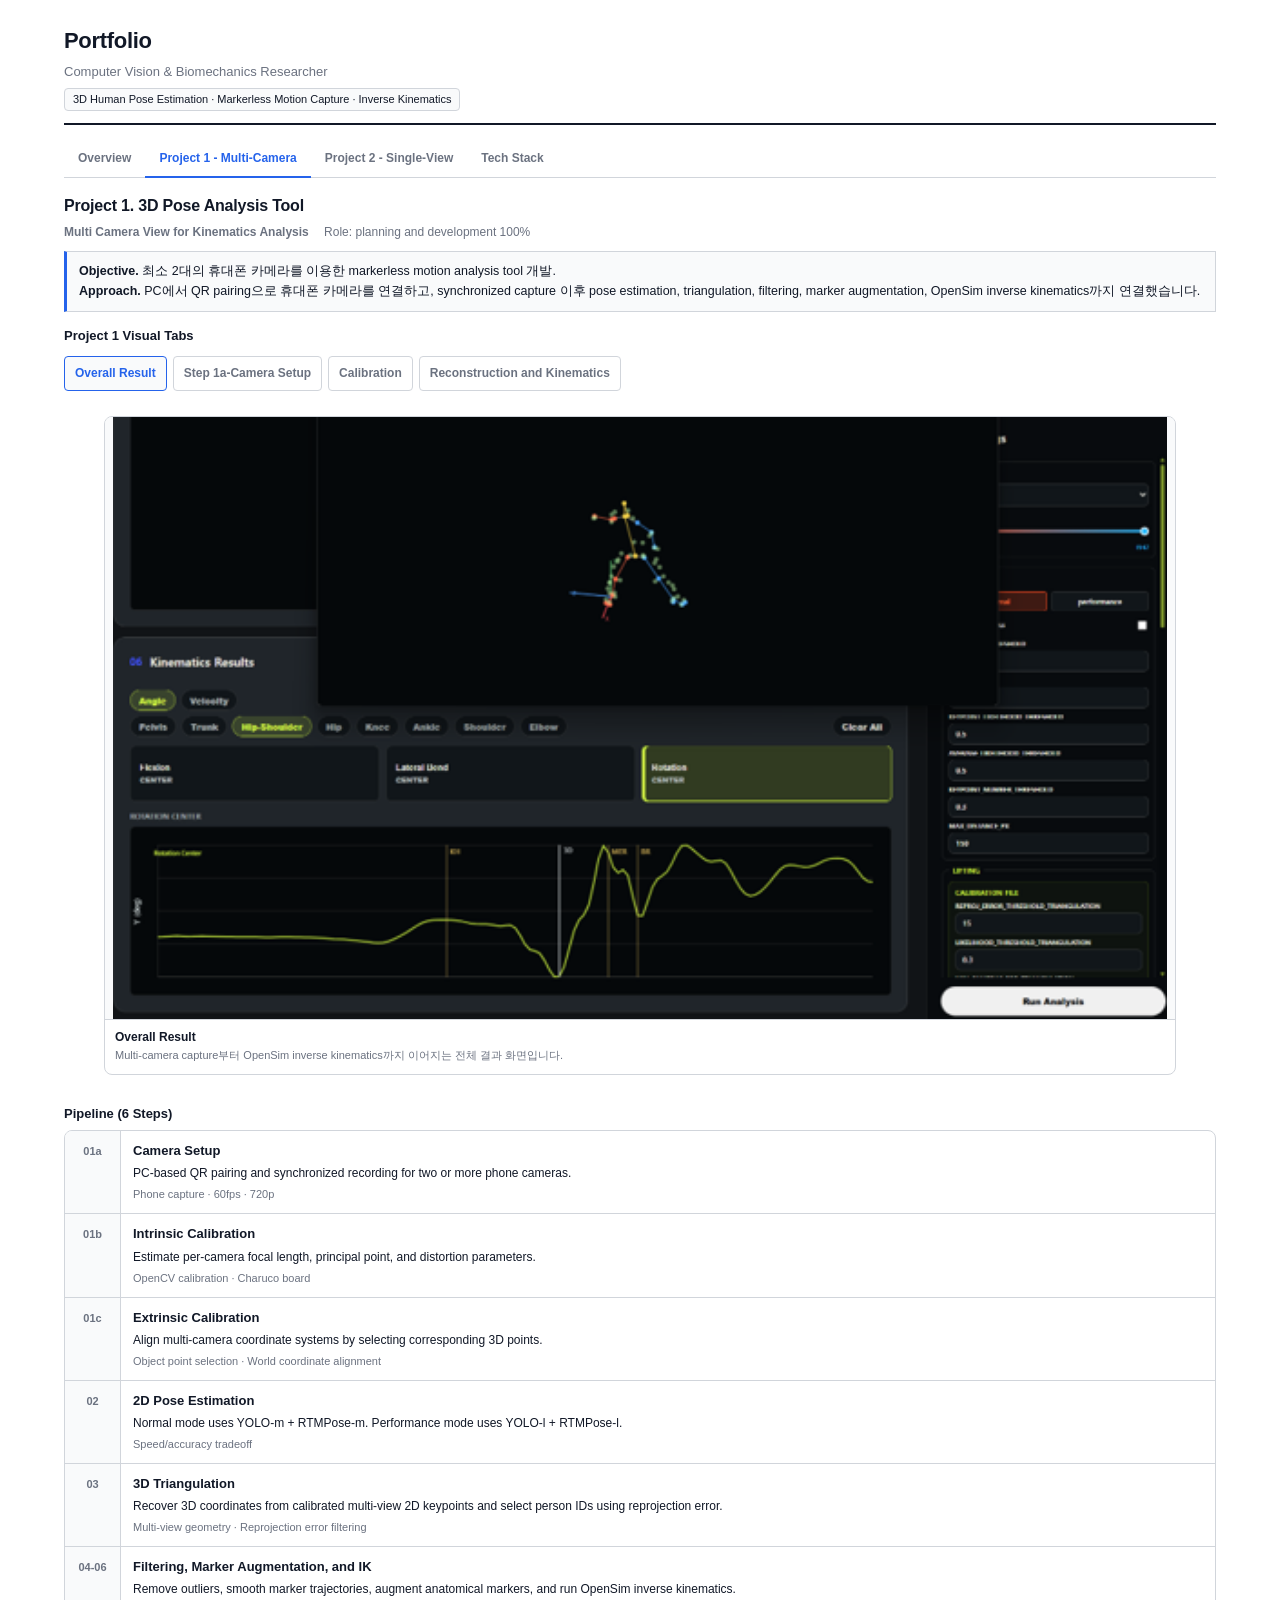
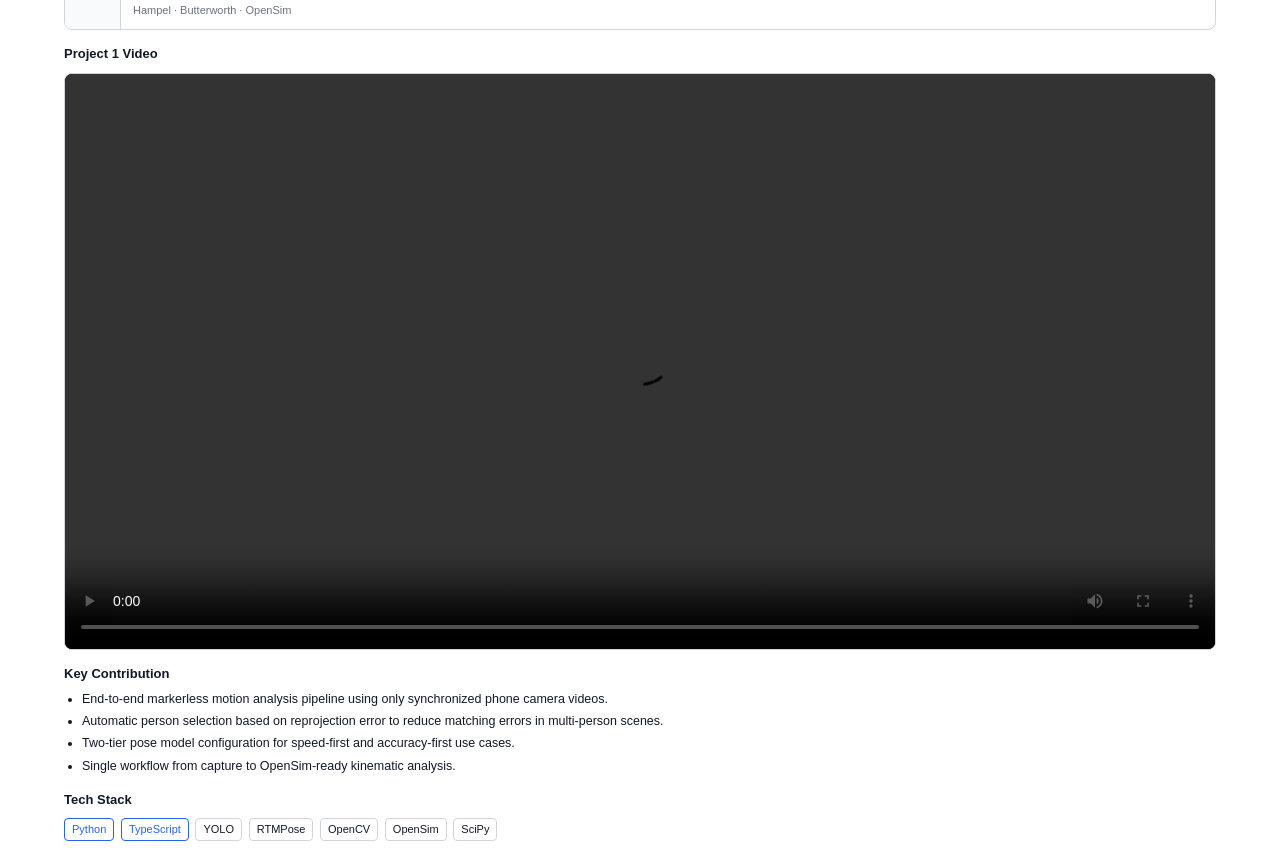
==== pages/project-multicamera.html @ a9f8334e "commit" ====
<!DOCTYPE html>
<html lang="ko">
<head>
<meta charset="UTF-8">
<meta name="viewport" content="width=device-width, initial-scale=1">
<title>Project 1 - Multi-Camera</title>
<meta http-equiv="Content-Security-Policy" content="default-src 'self'; script-src 'self'; style-src 'self'; img-src 'self' data:; media-src 'self'; connect-src 'none'; base-uri 'none'; form-action 'none'">
<link rel="stylesheet" href="../assets/css/portfolio.css">
<script src="../assets/vendor/chart.umd.js" defer></script>
<script src="../assets/vendor/chartjs-adapter-date-fns.bundle.min.js" defer></script>
<script src="../assets/js/portfolio.js" defer></script>
</head>
<body>
<header class="header">
  <h1>Portfolio</h1>
  <div class="sub">Computer Vision &amp; Biomechanics Researcher</div>
  <span class="role">3D Human Pose Estimation &middot; Markerless Motion Capture &middot; Inverse Kinematics</span>
</header>

<nav class="tabs" aria-label="Portfolio sections">
  <a class="tab-label" href="../index.html">Overview</a>
  <a class="tab-label" href="../pages/project-multicamera.html" aria-current="page">Project 1 - Multi-Camera</a>
  <a class="tab-label" href="../pages/project-singleview.html">Project 2 - Single-View</a>
  <a class="tab-label" href="../pages/tech-stack.html">Tech Stack</a>
</nav>

<main class="panels">
<div id="project-multicamera" class="tab-content active">
  <h2>Project 1. 3D Pose Analysis Tool</h2>
  <div class="project-meta">
    <span><b>Multi Camera View for Kinematics Analysis</b></span>
    <span>Role: planning and development 100%</span>
  </div>

  <div class="summary-box">
    <b>Objective.</b> 최소 2대의 휴대폰 카메라를 이용한 markerless motion analysis tool 개발.<br>
    <b>Approach.</b> PC에서 QR pairing으로 휴대폰 카메라를 연결하고, synchronized capture 이후 pose estimation, triangulation, filtering, marker augmentation, OpenSim inverse kinematics까지 연결했습니다.
  </div>

  <h3>Project 1 Visual Tabs</h3>
  <input class="visual-tab-input" type="radio" name="project1-visual-tab" id="project1-tab-overall" checked>
  <input class="visual-tab-input" type="radio" name="project1-visual-tab" id="project1-tab-camera">
  <input class="visual-tab-input" type="radio" name="project1-visual-tab" id="project1-tab-calibration">
  <input class="visual-tab-input" type="radio" name="project1-visual-tab" id="project1-tab-reconstruction">

  <div class="visual-tabs" role="tablist" aria-label="Project 1 image sections">
    <label class="visual-tab-label" for="project1-tab-overall">Overall Result</label>
    <label class="visual-tab-label" for="project1-tab-camera">Step 1a-Camera Setup</label>
    <label class="visual-tab-label" for="project1-tab-calibration">Calibration</label>
    <label class="visual-tab-label" for="project1-tab-reconstruction">Reconstruction and Kinematics</label>
  </div>

  <div class="visual-tab-panels">
    <section class="visual-tab-panel" id="project1-panel-overall">
      <div class="figure-grid landscape single">
        <figure class="figure-card wide">
          <img class="figure-media" src="../images/project1_overallResults.png" alt="Project 1 full pipeline result overview">
          <figcaption class="figure-caption">
            <strong>Overall Result</strong>
            <span>Multi-camera capture부터 OpenSim inverse kinematics까지 이어지는 전체 결과 화면입니다.</span>
          </figcaption>
        </figure>
      </div>
    </section>

    <section class="visual-tab-panel" id="project1-panel-camera">
      <div class="figure-grid landscape single">
        <figure class="figure-card wide">
          <img class="figure-media" src="../images/project1_cameraSetup.png" alt="Phone camera setup and synchronized capture interface">
          <figcaption class="figure-caption">
            <strong>Step 1a - Camera Setup</strong>
            <span>QR pairing, PC-triggered recording, multi-camera capture, 60fps and 720p capture workflow.</span>
          </figcaption>
        </figure>
      </div>
    </section>

    <section class="visual-tab-panel" id="project1-panel-calibration">
      <div class="figure-grid landscape">
        <figure class="figure-card">
          <img class="figure-media" src="../images/project1_calibrationIntrinsicSetting.png" alt="Intrinsic calibration setting screen">
          <figcaption class="figure-caption">
            <strong>Intrinsic Setting</strong>
            <span>Charuco board configuration and per-camera intrinsic calibration setup.</span>
          </figcaption>
        </figure>
        <figure class="figure-card">
          <img class="figure-media" src="../images/project1_calibrationIntrinsicResults.png" alt="Intrinsic calibration reprojection error result">
          <figcaption class="figure-caption">
            <strong>Intrinsic Results</strong>
            <span>Focal length, principal point, distortion, and reprojection error review.</span>
          </figcaption>
        </figure>
        <figure class="figure-card">
          <img class="figure-media" src="../images/project1_calibrationExtrinsicSetting.png" alt="Extrinsic calibration point selection setting">
          <figcaption class="figure-caption">
            <strong>Extrinsic Setting</strong>
            <span>Corresponding 3D point selection UI for multi-camera coordinate alignment.</span>
          </figcaption>
        </figure>
        <figure class="figure-card">
          <img class="figure-media" src="../images/project1_calibrationExtrinsicResults.png" alt="Extrinsic calibration reprojection error result">
          <figcaption class="figure-caption">
            <strong>Extrinsic Results</strong>
            <span>Relative camera pose and world-coordinate alignment validation.</span>
          </figcaption>
        </figure>
      </div>
    </section>

    <section class="visual-tab-panel" id="project1-panel-reconstruction">
      <div class="figure-grid compact">
        <figure class="figure-card tall">
          <img class="figure-media" src="../images/project1_poseEstimationResults.png" alt="2D pose estimation result">
          <figcaption class="figure-caption">
            <strong>2D Pose Estimation</strong>
            <span>YOLO + RTMPose two-tier detection.</span>
          </figcaption>
        </figure>
        <figure class="figure-card tall">
          <img class="figure-media" src="../images/project1_triangulationResults.png" alt="3D triangulation result">
          <figcaption class="figure-caption">
            <strong>3D Triangulation</strong>
            <span>3D reconstruction with reprojection error checks.</span>
          </figcaption>
        </figure>
        <figure class="figure-card tall">
          <img class="figure-media" src="../images/project1_markerAugmentationResults.png" alt="Marker augmentation result">
          <figcaption class="figure-caption">
            <strong>Marker Augmentation</strong>
            <span>Filtering and anatomical marker augmentation.</span>
          </figcaption>
        </figure>
        <figure class="figure-card tall">
          <img class="figure-media" src="../images/project1_kinematicResults.png" alt="OpenSim inverse kinematics result">
          <figcaption class="figure-caption">
            <strong>Kinematic Results</strong>
            <span>Joint kinematics from OpenSim inverse kinematics.</span>
          </figcaption>
        </figure>
      </div>
    </section>
  </div>

  <h3>Pipeline (6 Steps)</h3>
  <div class="pipeline">
    <div class="step"><div class="num">01a</div><div class="body">
      <div class="title">Camera Setup</div>
      <div class="detail">PC-based QR pairing and synchronized recording for two or more phone cameras.</div>
      <div class="tech">Phone capture &middot; 60fps &middot; 720p</div>
    </div></div>
    <div class="step"><div class="num">01b</div><div class="body">
      <div class="title">Intrinsic Calibration</div>
      <div class="detail">Estimate per-camera focal length, principal point, and distortion parameters.</div>
      <div class="tech">OpenCV calibration &middot; Charuco board</div>
    </div></div>
    <div class="step"><div class="num">01c</div><div class="body">
      <div class="title">Extrinsic Calibration</div>
      <div class="detail">Align multi-camera coordinate systems by selecting corresponding 3D points.</div>
      <div class="tech">Object point selection &middot; World coordinate alignment</div>
    </div></div>
    <div class="step"><div class="num">02</div><div class="body">
      <div class="title">2D Pose Estimation</div>
      <div class="detail">Normal mode uses YOLO-m + RTMPose-m. Performance mode uses YOLO-l + RTMPose-l.</div>
      <div class="tech">Speed/accuracy tradeoff</div>
    </div></div>
    <div class="step"><div class="num">03</div><div class="body">
      <div class="title">3D Triangulation</div>
      <div class="detail">Recover 3D coordinates from calibrated multi-view 2D keypoints and select person IDs using reprojection error.</div>
      <div class="tech">Multi-view geometry &middot; Reprojection error filtering</div>
    </div></div>
    <div class="step"><div class="num">04-06</div><div class="body">
      <div class="title">Filtering, Marker Augmentation, and IK</div>
      <div class="detail">Remove outliers, smooth marker trajectories, augment anatomical markers, and run OpenSim inverse kinematics.</div>
      <div class="tech">Hampel &middot; Butterworth &middot; OpenSim</div>
    </div></div>
  </div>

  <h3>Project 1 Video</h3>
  <video class="video-frame" controls preload="metadata">
    <source src="../images/project1_video.mp4" type="video/mp4">
    Your browser does not support this video format.
  </video>

  <h3>Key Contribution</h3>
  <ul>
    <li>End-to-end markerless motion analysis pipeline using only synchronized phone camera videos.</li>
    <li>Automatic person selection based on reprojection error to reduce matching errors in multi-person scenes.</li>
    <li>Two-tier pose model configuration for speed-first and accuracy-first use cases.</li>
    <li>Single workflow from capture to OpenSim-ready kinematic analysis.</li>
  </ul>

  <h3>Tech Stack</h3>
  <div>
    <span class="badge primary">Python</span>
    <span class="badge primary">TypeScript</span>
    <span class="badge">YOLO</span>
    <span class="badge">RTMPose</span>
    <span class="badge">OpenCV</span>
    <span class="badge">OpenSim</span>
    <span class="badge">SciPy</span>
  </div>
</div>
</main>
</body>
</html>
---- assets/css/portfolio.css ----
:root {
  --wrks-viz-font-family: Pretendard, -apple-system, BlinkMacSystemFont, "Segoe UI", sans-serif;
  --wrks-viz-primary: #2563eb;
  --wrks-viz-bg: #ffffff;
  --wrks-viz-fg: #111827;
  --wrks-viz-muted: #6b7280;
  --wrks-viz-border: #d1d5db;
  --wrks-viz-soft: #f9fafb;
  --wrks-viz-radius: 8px;
  --wrks-viz-figure-height: 360px;
}
* { box-sizing: border-box; }
body {
  margin: 0;
  padding: 24px clamp(20px, 5vw, 64px);
  font-family: var(--wrks-viz-font-family);
  color: var(--wrks-viz-fg);
  background: var(--wrks-viz-bg);
  font-size: 13px;
  line-height: 1.55;
}
body > header,
body > nav,
body > main {
  width: min(100%, 1180px);
  margin-left: auto;
  margin-right: auto;
}
a {
  color: inherit;
}
.header {
  border-bottom: 2px solid var(--wrks-viz-fg);
  padding-bottom: 12px;
  margin-bottom: 16px;
}
.header h1 {
  margin: 0 0 4px 0;
  font-size: 22px;
  font-weight: 700;
  letter-spacing: -0.3px;
}
.header .sub {
  font-size: 13px;
  color: var(--wrks-viz-muted);
}
.header .role {
  display: inline-block;
  margin-top: 6px;
  padding: 2px 8px;
  border: 1px solid var(--wrks-viz-border);
  border-radius: 4px;
  font-size: 11px;
  color: var(--wrks-viz-fg);
  background: var(--wrks-viz-soft);
}
.tabs {
  display: flex;
  gap: 0;
  border-bottom: 1px solid var(--wrks-viz-border);
  margin-bottom: 16px;
}
.tab-label {
  padding: 8px 14px;
  font-size: 12px;
  font-weight: 600;
  color: var(--wrks-viz-muted);
  cursor: pointer;
  border-bottom: 2px solid transparent;
  margin-bottom: -1px;
  user-select: none;
}
.tab-label { text-decoration: none; }
.tab-label[aria-current="page"] {
  color: var(--wrks-viz-primary);
  border-bottom-color: var(--wrks-viz-primary);
}
.tab-content { display: block; }

h2 {
  font-size: 16px;
  font-weight: 700;
  margin: 0 0 4px 0;
  letter-spacing: -0.2px;
}
h3 {
  font-size: 13px;
  font-weight: 600;
  margin: 14px 0 6px 0;
  color: var(--wrks-viz-fg);
}
.project-meta {
  font-size: 12px;
  color: var(--wrks-viz-muted);
  margin-bottom: 10px;
}
.project-meta span { margin-right: 12px; }
.summary-box {
  border: 1px solid var(--wrks-viz-border);
  border-left: 3px solid var(--wrks-viz-primary);
  background: var(--wrks-viz-soft);
  padding: 10px 12px;
  margin-bottom: 14px;
  font-size: 12.5px;
}
.grid-2 {
  display: grid;
  grid-template-columns: 1fr 1fr;
  gap: 12px;
}
.grid-3 {
  display: grid;
  grid-template-columns: repeat(3, 1fr);
  gap: 8px;
}
.project-preview-grid,
.figure-grid {
  display: grid;
  grid-template-columns: repeat(4, minmax(0, 1fr));
  gap: 12px;
  margin: 10px 0 16px;
}
.image-group-grid {
  display: grid;
  grid-template-columns: repeat(2, minmax(0, 1fr));
  gap: 12px;
  margin: 10px 0 16px;
}
.image-group-card {
  border: 1px solid var(--wrks-viz-border);
  border-radius: var(--wrks-viz-radius);
  background: var(--wrks-viz-bg);
  overflow: hidden;
  text-decoration: none;
}
.image-group-card:hover {
  border-color: var(--wrks-viz-primary);
}
.image-group-head {
  padding: 9px 10px;
  border-bottom: 1px solid var(--wrks-viz-border);
  background: var(--wrks-viz-soft);
}
.image-group-head strong {
  display: block;
  font-size: 12px;
}
.image-group-head span {
  display: block;
  margin-top: 2px;
  color: var(--wrks-viz-muted);
  font-size: 11px;
}
.image-strip {
  display: grid;
  grid-template-columns: repeat(3, minmax(0, 1fr));
  gap: 1px;
  background: var(--wrks-viz-border);
}
.image-strip img {
  width: 100%;
  aspect-ratio: 4 / 3;
  display: block;
  object-fit: cover;
  background: var(--wrks-viz-soft);
}
.image-strip.single {
  grid-template-columns: 1fr;
}
.image-strip.single img {
  aspect-ratio: 16 / 9;
  object-fit: contain;
}
.image-group-foot {
  padding: 8px 10px 10px;
  color: var(--wrks-viz-muted);
  font-size: 11px;
  line-height: 1.45;
}
.visual-tab-input {
  position: absolute;
  opacity: 0;
  pointer-events: none;
}
.visual-tabs {
  display: flex;
  flex-wrap: wrap;
  gap: 6px;
  margin: 10px 0 12px;
}
.visual-tab-label {
  padding: 7px 10px;
  border: 1px solid var(--wrks-viz-border);
  border-radius: 4px;
  color: var(--wrks-viz-muted);
  background: var(--wrks-viz-bg);
  cursor: pointer;
  font-size: 12px;
  font-weight: 600;
  user-select: none;
}
.visual-tab-panel {
  display: none;
}
#project1-tab-overall:checked ~ .visual-tabs label[for="project1-tab-overall"],
#project1-tab-camera:checked ~ .visual-tabs label[for="project1-tab-camera"],
#project1-tab-calibration:checked ~ .visual-tabs label[for="project1-tab-calibration"],
#project1-tab-reconstruction:checked ~ .visual-tabs label[for="project1-tab-reconstruction"],
#project2-tab-finetune:checked ~ .visual-tabs label[for="project2-tab-finetune"],
#project2-tab-reconstruction:checked ~ .visual-tabs label[for="project2-tab-reconstruction"],
#project2-tab-future:checked ~ .visual-tabs label[for="project2-tab-future"] {
  color: var(--wrks-viz-primary);
  border-color: var(--wrks-viz-primary);
  background: var(--wrks-viz-soft);
}
#project1-tab-overall:checked ~ .visual-tab-panels #project1-panel-overall,
#project1-tab-camera:checked ~ .visual-tab-panels #project1-panel-camera,
#project1-tab-calibration:checked ~ .visual-tab-panels #project1-panel-calibration,
#project1-tab-reconstruction:checked ~ .visual-tab-panels #project1-panel-reconstruction,
#project2-tab-finetune:checked ~ .visual-tab-panels #project2-panel-finetune,
#project2-tab-reconstruction:checked ~ .visual-tab-panels #project2-panel-reconstruction,
#project2-tab-future:checked ~ .visual-tab-panels #project2-panel-future {
  display: block;
}
.video-frame {
  width: 100%;
  display: block;
  margin-top: 8px;
  border: 1px solid var(--wrks-viz-border);
  border-radius: var(--wrks-viz-radius);
  background: #000;
}
.figure-grid.compact {
  grid-template-columns: repeat(4, minmax(0, 1fr));
}
.figure-grid.landscape {
  grid-template-columns: repeat(2, minmax(0, 1fr));
}
.figure-grid.landscape.single {
  grid-template-columns: 1fr;
}
.figure-grid.landscape .figure-media {
  height: auto;
  aspect-ratio: 16 / 9;
}
.project-preview,
.figure-card {
  border: 1px solid var(--wrks-viz-border);
  border-radius: var(--wrks-viz-radius);
  overflow: hidden;
  background: var(--wrks-viz-bg);
}
.project-preview {
  text-decoration: none;
}
.project-preview:hover,
.figure-card:hover {
  border-color: var(--wrks-viz-primary);
}
.figure-card.wide,
.project-preview.wide {
  grid-column: auto;
}
.figure-card.tall .figure-media {
  height: var(--wrks-viz-figure-height);
  aspect-ratio: auto;
}
.figure-media {
  width: 100%;
  height: var(--wrks-viz-figure-height);
  aspect-ratio: auto;
  display: block;
  background: var(--wrks-viz-soft);
  object-fit: contain;
}
.figure-caption {
  padding: 8px 10px 10px;
  border-top: 1px solid var(--wrks-viz-border);
}
.figure-caption strong {
  display: block;
  font-size: 12px;
  margin-bottom: 2px;
}
.figure-caption span {
  display: block;
  color: var(--wrks-viz-muted);
  font-size: 11px;
  line-height: 1.45;
}
.metric {
  border: 1px solid var(--wrks-viz-border);
  border-radius: var(--wrks-viz-radius);
  padding: 10px 12px;
}
.metric .label {
  font-size: 11px;
  color: var(--wrks-viz-muted);
  text-transform: uppercase;
  letter-spacing: 0.4px;
}
.metric .value {
  font-size: 22px;
  font-weight: 700;
  margin-top: 2px;
}
.metric .desc {
  font-size: 11px;
  color: var(--wrks-viz-muted);
  margin-top: 2px;
}
.pipeline {
  display: grid;
  grid-template-columns: 56px 1fr;
  gap: 0;
  border: 1px solid var(--wrks-viz-border);
  border-radius: var(--wrks-viz-radius);
  overflow: hidden;
}
.step {
  display: contents;
}
.step .num {
  background: var(--wrks-viz-soft);
  border-right: 1px solid var(--wrks-viz-border);
  border-bottom: 1px solid var(--wrks-viz-border);
  padding: 12px 8px;
  font-size: 11px;
  color: var(--wrks-viz-muted);
  font-weight: 600;
  text-align: center;
}
.step .body {
  border-bottom: 1px solid var(--wrks-viz-border);
  padding: 10px 12px;
}
.step:last-child .num,
.step:last-child .body { border-bottom: none; }
.step .title {
  font-size: 13px;
  font-weight: 600;
  margin-bottom: 3px;
}
.step .detail {
  font-size: 12px;
  color: var(--wrks-viz-fg);
  line-height: 1.5;
}
.step .tech {
  margin-top: 4px;
  font-size: 11px;
  color: var(--wrks-viz-muted);
}
table {
  width: 100%;
  border-collapse: collapse;
  font-size: 12px;
  margin-top: 4px;
}
table th, table td {
  text-align: left;
  padding: 6px 8px;
  border-bottom: 1px solid var(--wrks-viz-border);
}
table th {
  background: var(--wrks-viz-soft);
  font-weight: 600;
  font-size: 11px;
  color: var(--wrks-viz-muted);
  text-transform: uppercase;
  letter-spacing: 0.3px;
}
table td.num { text-align: right; font-variant-numeric: tabular-nums; }
.badge {
  display: inline-block;
  padding: 2px 7px;
  font-size: 11px;
  border: 1px solid var(--wrks-viz-border);
  border-radius: 4px;
  margin: 2px 3px 2px 0;
  background: var(--wrks-viz-bg);
  color: var(--wrks-viz-fg);
}
.badge.primary {
  border-color: var(--wrks-viz-primary);
  color: var(--wrks-viz-primary);
}
ul { margin: 4px 0 8px 18px; padding: 0; }
ul li { margin-bottom: 3px; font-size: 12.5px; }
.note {
  font-size: 11.5px;
  color: var(--wrks-viz-muted);
  font-style: italic;
  margin-top: 6px;
}
.image-placeholder {
  border: 1px dashed var(--wrks-viz-border);
  border-radius: var(--wrks-viz-radius);
  padding: 24px 12px;
  text-align: center;
  color: var(--wrks-viz-muted);
  font-size: 11.5px;
  background: var(--wrks-viz-soft);
  margin: 8px 0;
}
.stack-group {
  border: 1px solid var(--wrks-viz-border);
  border-radius: var(--wrks-viz-radius);
  padding: 10px 12px;
}
.stack-group .group-title {
  font-size: 11px;
  font-weight: 600;
  color: var(--wrks-viz-muted);
  text-transform: uppercase;
  letter-spacing: 0.4px;
  margin-bottom: 6px;
}

@media (max-width: 720px) {
  :root {
    --wrks-viz-figure-height: 260px;
  }
  body {
    padding: 12px;
  }
  .tabs {
    overflow-x: auto;
  }
  .tab-label {
    white-space: nowrap;
  }
  .grid-2,
  .grid-3,
  .project-preview-grid,
  .image-group-grid,
  .figure-grid,
  .figure-grid.compact {
    grid-template-columns: 1fr;
  }
  .figure-card.wide,
  .project-preview.wide {
    grid-column: auto;
  }
  .pipeline {
    grid-template-columns: 48px 1fr;
  }
}
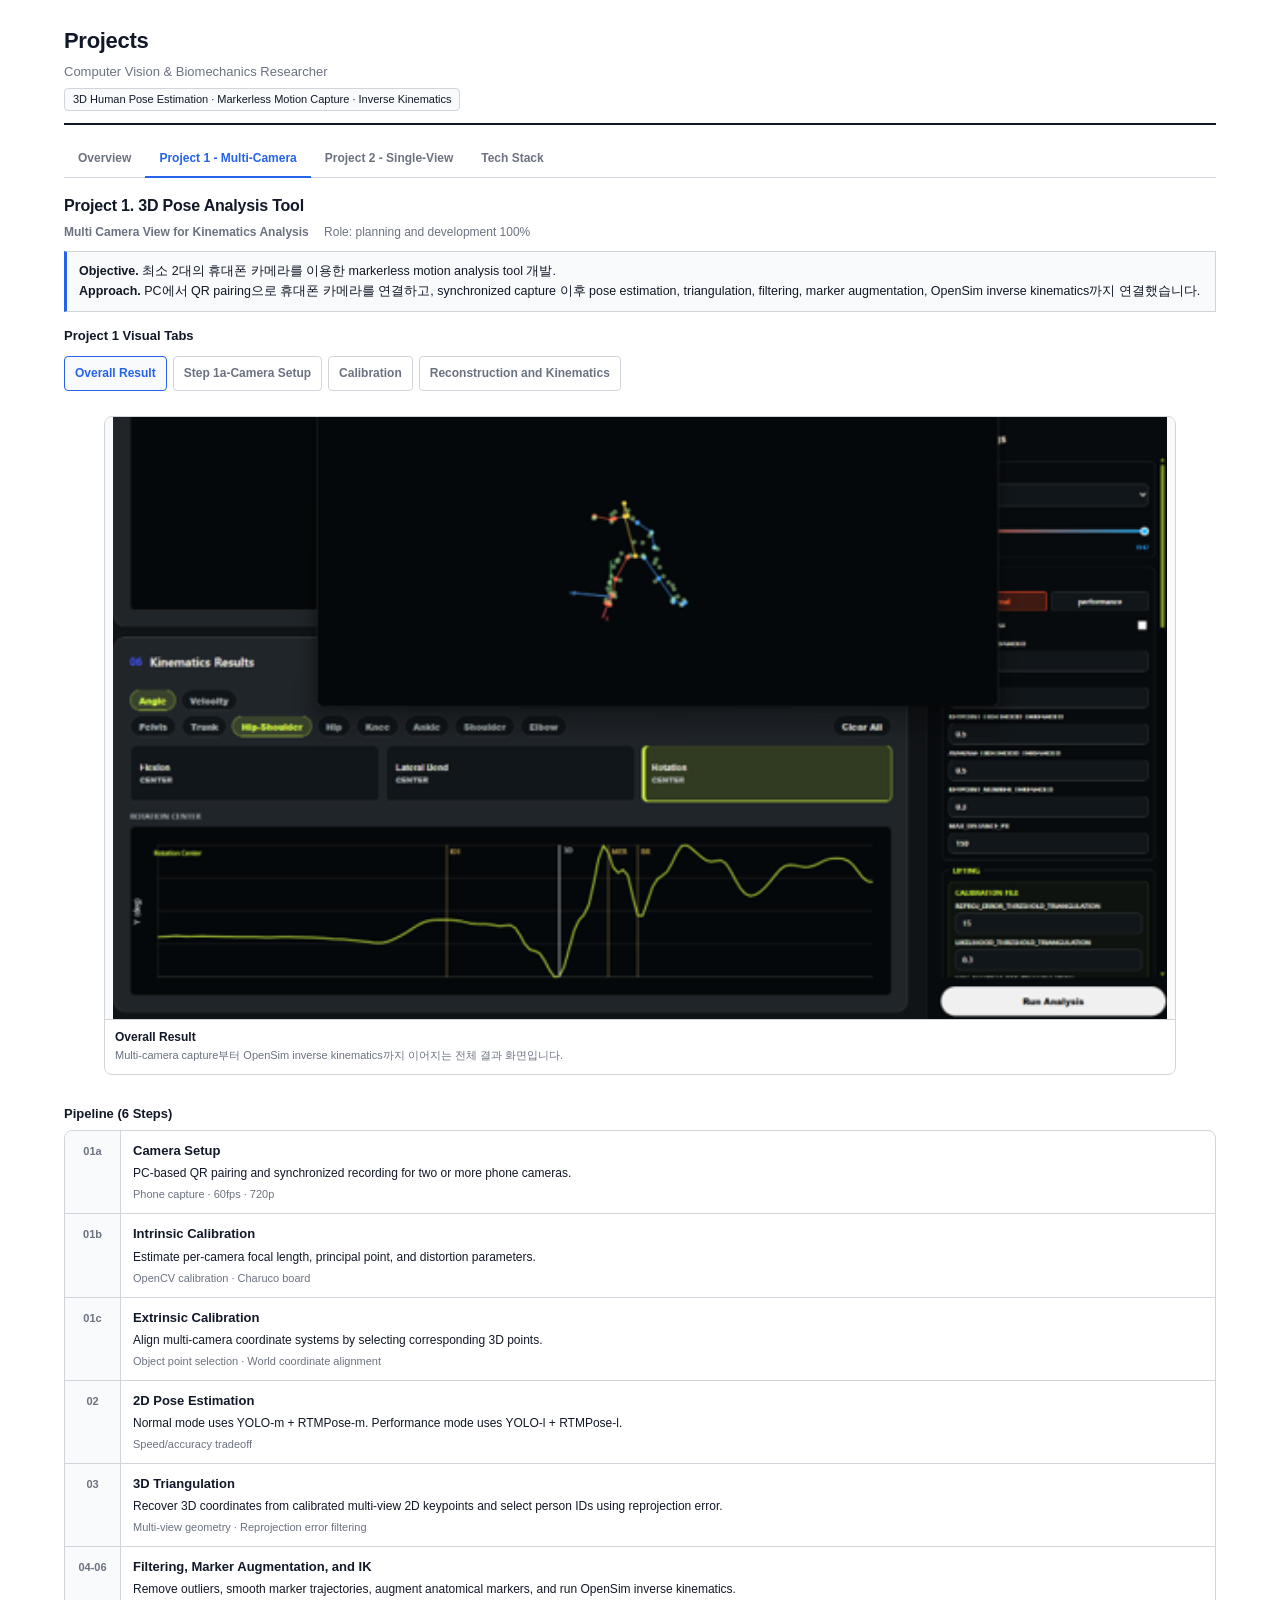
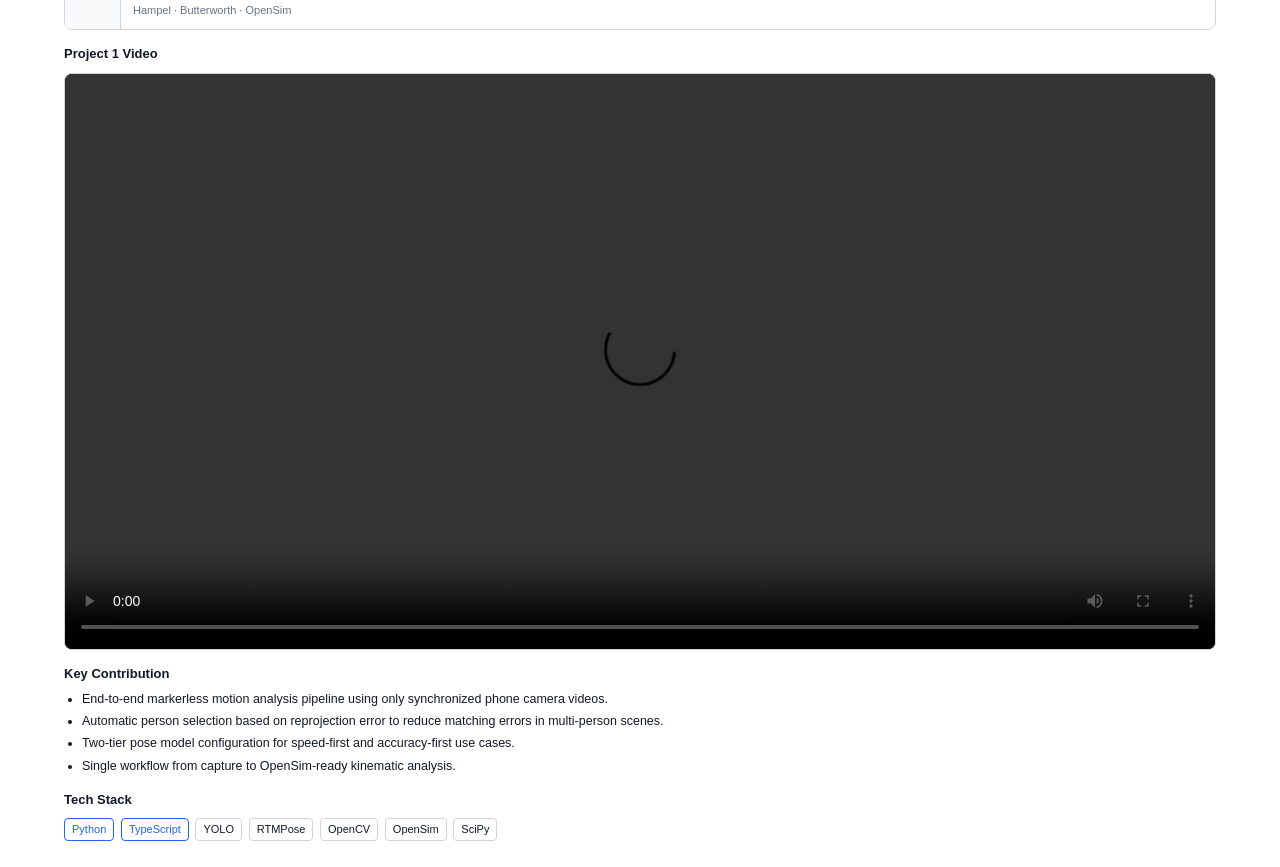
==== commit 58a9672e: "commit" ====
--- a/pages/project-multicamera.html
+++ b/pages/project-multicamera.html
@@ -12,7 +12,7 @@
 </head>
 <body>
 <header class="header">
-  <h1>Portfolio</h1>
+  <h1>Projects</h1>
   <div class="sub">Computer Vision &amp; Biomechanics Researcher</div>
   <span class="role">3D Human Pose Estimation &middot; Markerless Motion Capture &middot; Inverse Kinematics</span>
 </header>
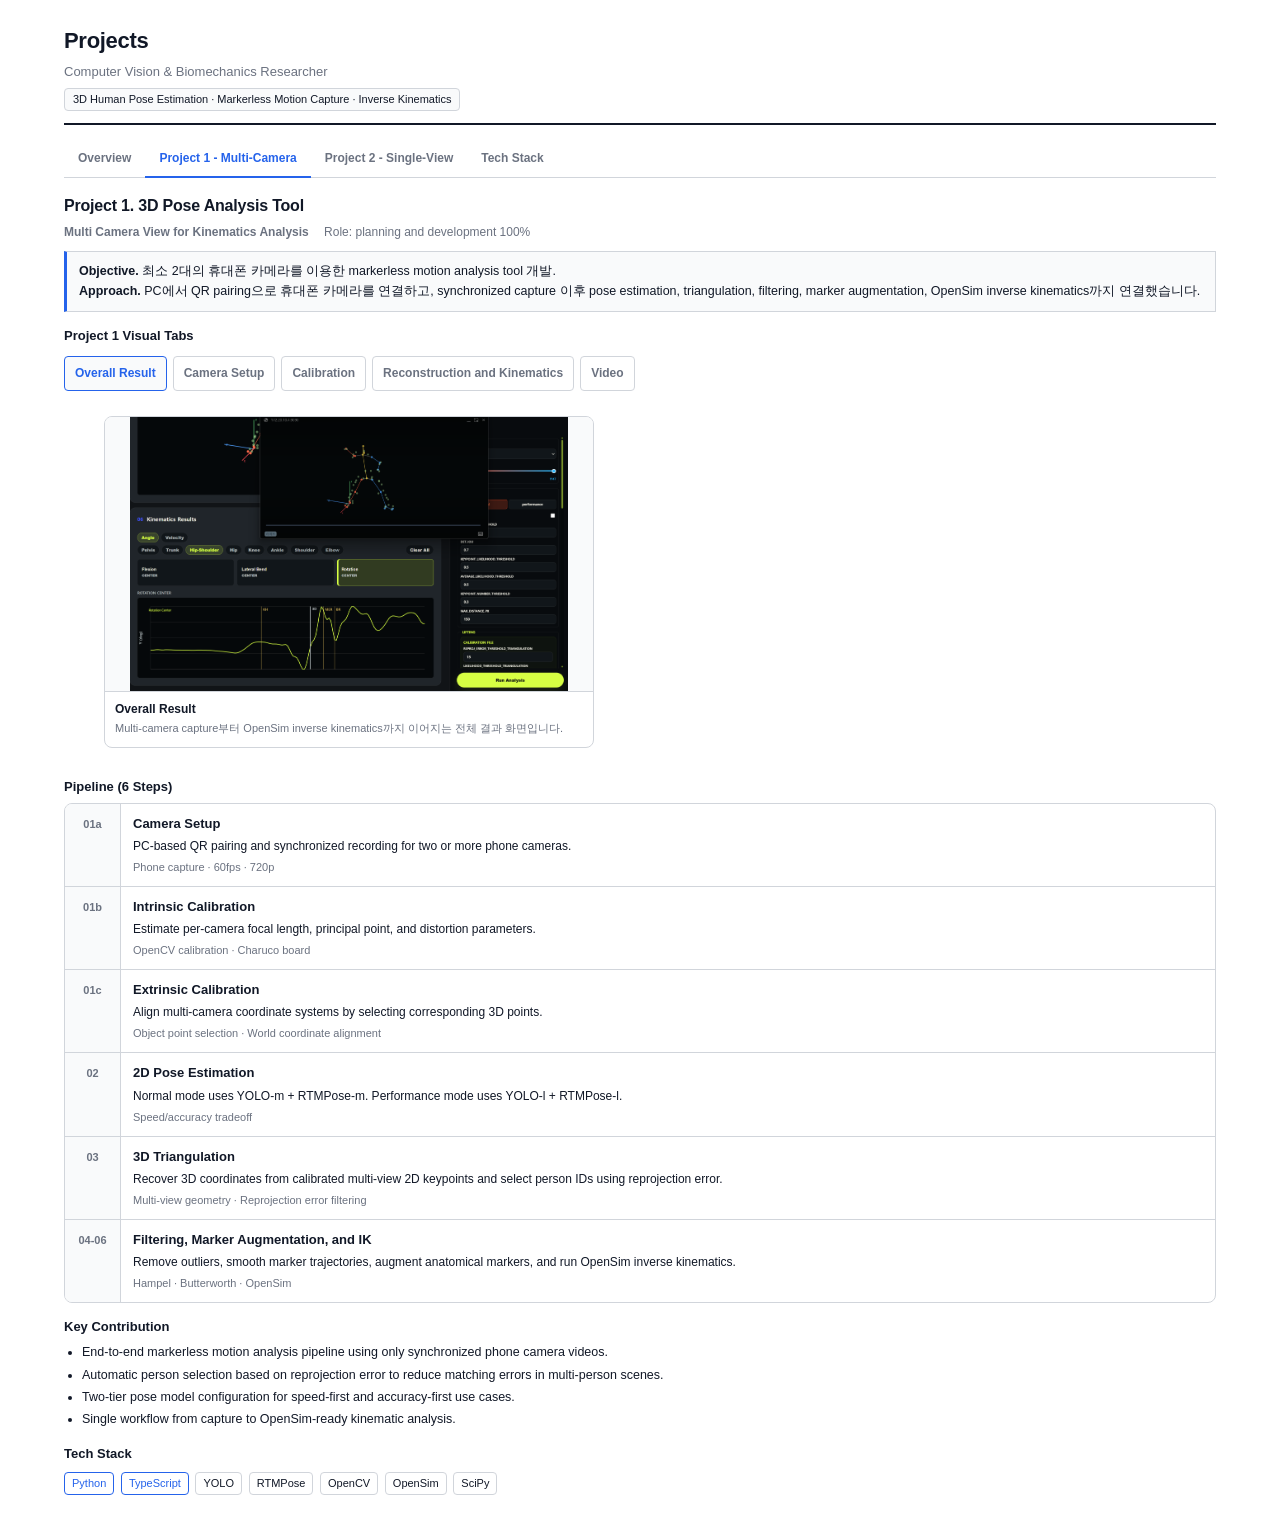
==== commit c9953274: "commit" ====
--- a/pages/project-multicamera.html
+++ b/pages/project-multicamera.html
@@ -42,17 +42,19 @@
   <input class="visual-tab-input" type="radio" name="project1-visual-tab" id="project1-tab-camera">
   <input class="visual-tab-input" type="radio" name="project1-visual-tab" id="project1-tab-calibration">
   <input class="visual-tab-input" type="radio" name="project1-visual-tab" id="project1-tab-reconstruction">
+  <input class="visual-tab-input" type="radio" name="project1-visual-tab" id="project1-tab-video">
 
   <div class="visual-tabs" role="tablist" aria-label="Project 1 image sections">
     <label class="visual-tab-label" for="project1-tab-overall">Overall Result</label>
-    <label class="visual-tab-label" for="project1-tab-camera">Step 1a-Camera Setup</label>
+    <label class="visual-tab-label" for="project1-tab-camera">Camera Setup</label>
     <label class="visual-tab-label" for="project1-tab-calibration">Calibration</label>
     <label class="visual-tab-label" for="project1-tab-reconstruction">Reconstruction and Kinematics</label>
+    <label class="visual-tab-label" for="project1-tab-video">Video</label>
   </div>
 
   <div class="visual-tab-panels">
     <section class="visual-tab-panel" id="project1-panel-overall">
-      <div class="figure-grid landscape single">
+      <div class="figure-grid landscape">
         <figure class="figure-card wide">
           <img class="figure-media" src="../images/project1_overallResults.png" alt="Project 1 full pipeline result overview">
           <figcaption class="figure-caption">
@@ -64,11 +66,11 @@
     </section>
 
     <section class="visual-tab-panel" id="project1-panel-camera">
-      <div class="figure-grid landscape single">
+      <div class="figure-grid landscape">
         <figure class="figure-card wide">
           <img class="figure-media" src="../images/project1_cameraSetup.png" alt="Phone camera setup and synchronized capture interface">
           <figcaption class="figure-caption">
-            <strong>Step 1a - Camera Setup</strong>
+            <strong>Camera Setup</strong>
             <span>QR pairing, PC-triggered recording, multi-camera capture, 60fps and 720p capture workflow.</span>
           </figcaption>
         </figure>
@@ -136,6 +138,21 @@
           <figcaption class="figure-caption">
             <strong>Kinematic Results</strong>
             <span>Joint kinematics from OpenSim inverse kinematics.</span>
+          </figcaption>
+        </figure>
+      </div>
+    </section>
+
+    <section class="visual-tab-panel" id="project1-panel-video">
+      <div class="figure-grid landscape">
+        <figure class="figure-card wide">
+          <video class="figure-media video-media" controls preload="metadata">
+            <source src="../images/project1_video.mp4" type="video/mp4">
+            Your browser does not support this video format.
+          </video>
+          <figcaption class="figure-caption">
+            <strong>Project 1 Video</strong>
+            <span>Multi-camera markerless motion analysis result video.</span>
           </figcaption>
         </figure>
       </div>
@@ -175,12 +192,6 @@
       <div class="tech">Hampel &middot; Butterworth &middot; OpenSim</div>
     </div></div>
   </div>
-
-  <h3>Project 1 Video</h3>
-  <video class="video-frame" controls preload="metadata">
-    <source src="../images/project1_video.mp4" type="video/mp4">
-    Your browser does not support this video format.
-  </video>
 
   <h3>Key Contribution</h3>
   <ul>
--- a/assets/css/portfolio.css
+++ b/assets/css/portfolio.css
@@ -206,9 +206,11 @@
 #project1-tab-camera:checked ~ .visual-tabs label[for="project1-tab-camera"],
 #project1-tab-calibration:checked ~ .visual-tabs label[for="project1-tab-calibration"],
 #project1-tab-reconstruction:checked ~ .visual-tabs label[for="project1-tab-reconstruction"],
+#project1-tab-video:checked ~ .visual-tabs label[for="project1-tab-video"],
 #project2-tab-finetune:checked ~ .visual-tabs label[for="project2-tab-finetune"],
 #project2-tab-reconstruction:checked ~ .visual-tabs label[for="project2-tab-reconstruction"],
-#project2-tab-future:checked ~ .visual-tabs label[for="project2-tab-future"] {
+#project2-tab-future:checked ~ .visual-tabs label[for="project2-tab-future"],
+#project2-tab-video:checked ~ .visual-tabs label[for="project2-tab-video"] {
   color: var(--wrks-viz-primary);
   border-color: var(--wrks-viz-primary);
   background: var(--wrks-viz-soft);
@@ -217,27 +219,18 @@
 #project1-tab-camera:checked ~ .visual-tab-panels #project1-panel-camera,
 #project1-tab-calibration:checked ~ .visual-tab-panels #project1-panel-calibration,
 #project1-tab-reconstruction:checked ~ .visual-tab-panels #project1-panel-reconstruction,
+#project1-tab-video:checked ~ .visual-tab-panels #project1-panel-video,
 #project2-tab-finetune:checked ~ .visual-tab-panels #project2-panel-finetune,
 #project2-tab-reconstruction:checked ~ .visual-tab-panels #project2-panel-reconstruction,
-#project2-tab-future:checked ~ .visual-tab-panels #project2-panel-future {
-  display: block;
-}
-.video-frame {
-  width: 100%;
-  display: block;
-  margin-top: 8px;
-  border: 1px solid var(--wrks-viz-border);
-  border-radius: var(--wrks-viz-radius);
-  background: #000;
+#project2-tab-future:checked ~ .visual-tab-panels #project2-panel-future,
+#project2-tab-video:checked ~ .visual-tab-panels #project2-panel-video {
+  display: block;
 }
 .figure-grid.compact {
   grid-template-columns: repeat(4, minmax(0, 1fr));
 }
 .figure-grid.landscape {
   grid-template-columns: repeat(2, minmax(0, 1fr));
-}
-.figure-grid.landscape.single {
-  grid-template-columns: 1fr;
 }
 .figure-grid.landscape .figure-media {
   height: auto;
@@ -272,6 +265,56 @@
   display: block;
   background: var(--wrks-viz-soft);
   object-fit: contain;
+}
+.is-fullscreenable {
+  cursor: zoom-in;
+}
+.fullscreen-lock {
+  overflow: hidden;
+}
+.image-fullscreen {
+  position: fixed;
+  inset: 0;
+  z-index: 1000;
+  display: none;
+  align-items: center;
+  justify-content: center;
+  padding: 24px;
+  background: rgba(10, 15, 24, 0.94);
+}
+.image-fullscreen.is-open {
+  display: flex;
+}
+.image-fullscreen-media {
+  width: auto;
+  height: auto;
+  max-width: 96vw;
+  max-height: 92vh;
+  display: block;
+  object-fit: contain;
+  box-shadow: 0 18px 60px rgba(0, 0, 0, 0.42);
+}
+.image-fullscreen-close {
+  position: fixed;
+  top: 14px;
+  right: 14px;
+  width: 36px;
+  height: 36px;
+  border: 1px solid rgba(255, 255, 255, 0.32);
+  border-radius: 50%;
+  background: rgba(15, 23, 42, 0.78);
+  color: #fff;
+  font-size: 20px;
+  line-height: 1;
+  cursor: pointer;
+}
+.image-fullscreen-close:hover,
+.image-fullscreen-close:focus {
+  border-color: #fff;
+  outline: none;
+}
+.video-media {
+  background: #000;
 }
 .figure-caption {
   padding: 8px 10px 10px;
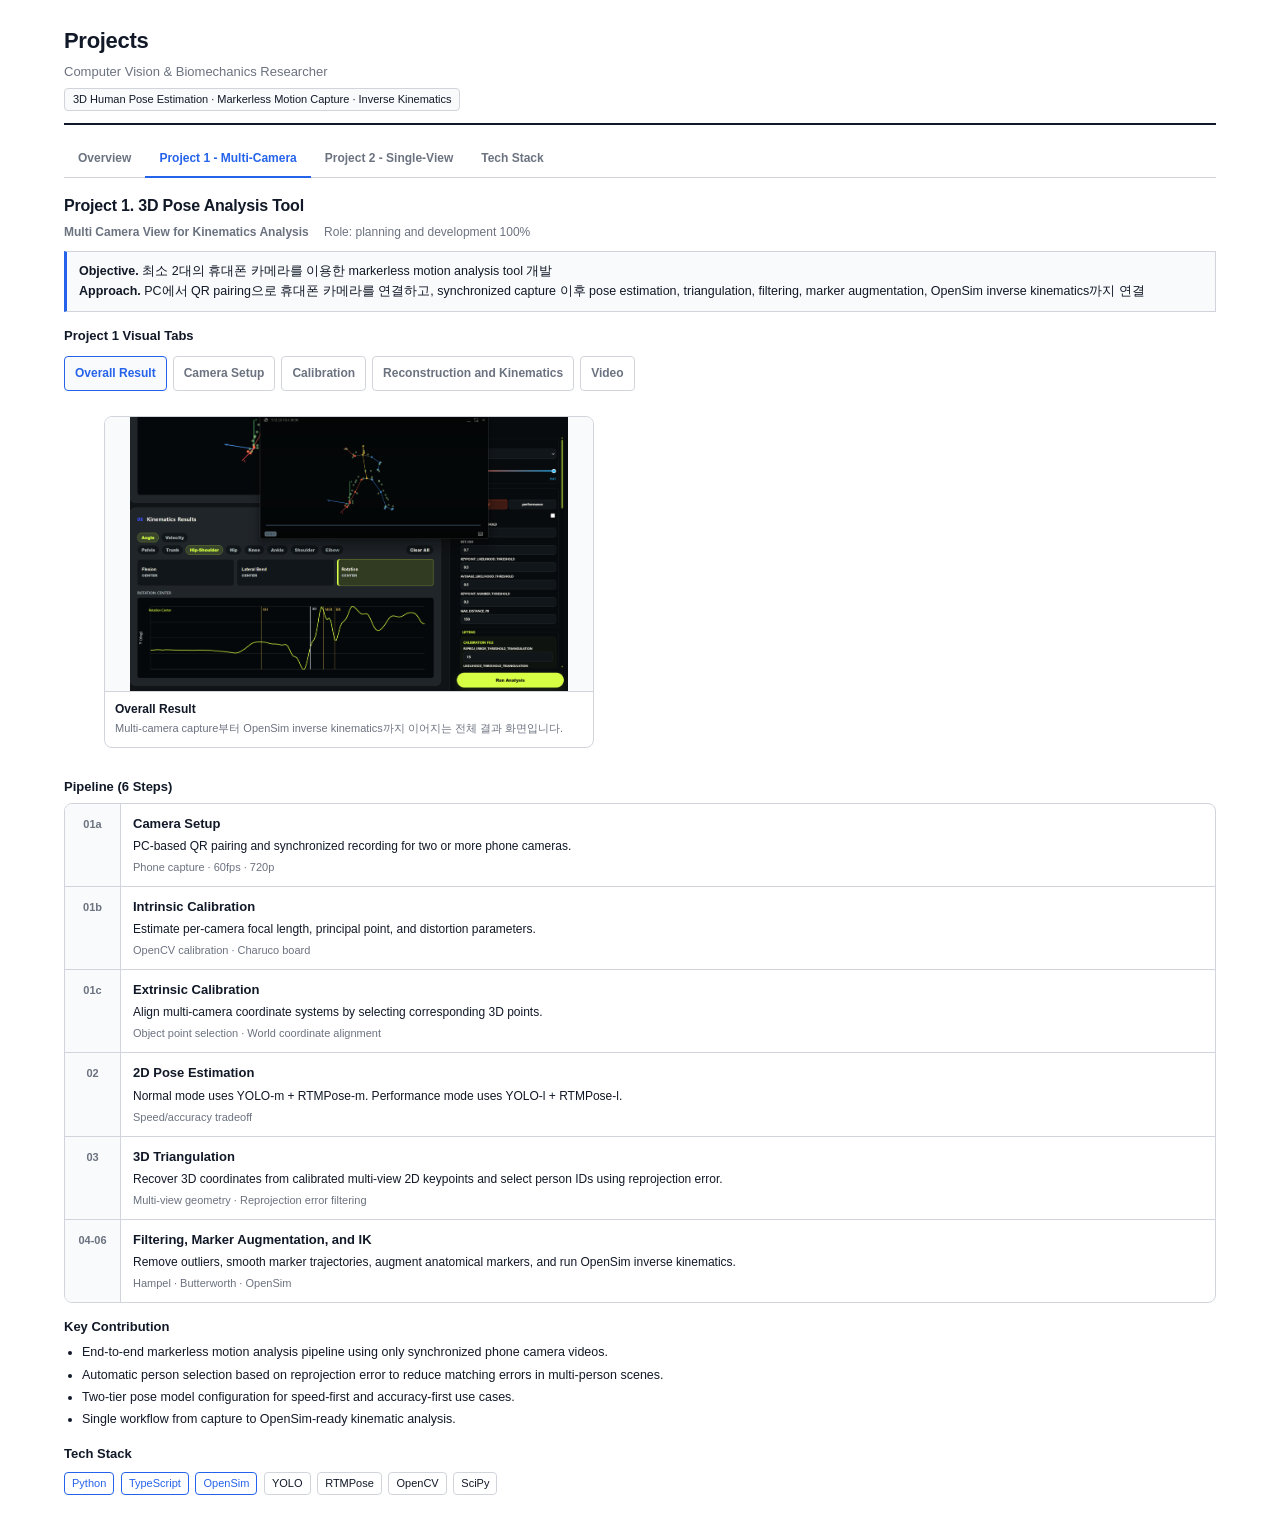
==== commit 1ef6cd1b: "commit" ====
--- a/pages/project-multicamera.html
+++ b/pages/project-multicamera.html
@@ -33,8 +33,8 @@
   </div>
 
   <div class="summary-box">
-    <b>Objective.</b> 최소 2대의 휴대폰 카메라를 이용한 markerless motion analysis tool 개발.<br>
-    <b>Approach.</b> PC에서 QR pairing으로 휴대폰 카메라를 연결하고, synchronized capture 이후 pose estimation, triangulation, filtering, marker augmentation, OpenSim inverse kinematics까지 연결했습니다.
+    <b>Objective.</b> 최소 2대의 휴대폰 카메라를 이용한 markerless motion analysis tool 개발<br>
+    <b>Approach.</b> PC에서 QR pairing으로 휴대폰 카메라를 연결하고, synchronized capture 이후 pose estimation, triangulation, filtering, marker augmentation, OpenSim inverse kinematics까지 연결
   </div>
 
   <h3>Project 1 Visual Tabs</h3>
@@ -205,10 +205,10 @@
   <div>
     <span class="badge primary">Python</span>
     <span class="badge primary">TypeScript</span>
+    <span class="badge primary">OpenSim</span>
     <span class="badge">YOLO</span>
     <span class="badge">RTMPose</span>
     <span class="badge">OpenCV</span>
-    <span class="badge">OpenSim</span>
     <span class="badge">SciPy</span>
   </div>
 </div>
